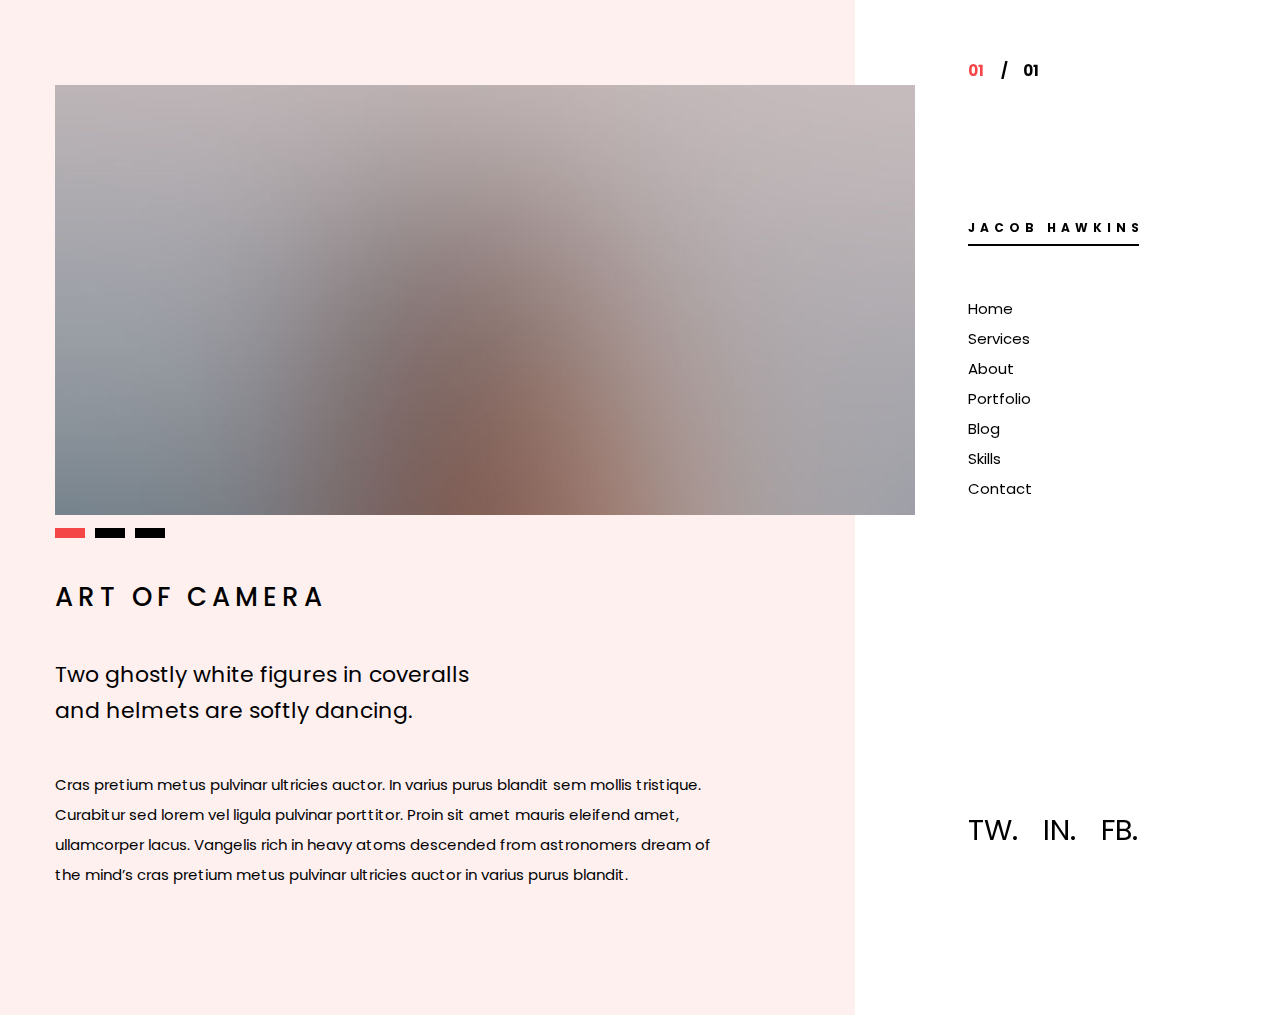
==== portfolio-1.html @ d12f3eb0 "files added from local repo" ====
<!DOCTYPE HTML>
<html lang="en-US">
    <head>
        <title>Justin Sherpa - Portfolio</title>
        <meta http-equiv="Content-Type" content="text/html; charset=UTF-8">
        <meta name="Personal Portfoilo Justin Sherpa" content="Justin Sherpa Lhakpa Scherpa Software Engineering Portfoilo" />
        <meta name="Justin Sherpa Software Engineer Computer Science Recent Grad Seattle Pacific University Full Stack Engineer" content="HTML, CSS, JavaScript, PHP" />
        <meta name="author" content="Justin Sherpa" />
        <meta name="viewport" content="width=device-width, initial-scale=1, shrink-to-fit=no">

        <link rel="shortcut icon" href="images/favicon.ico">
        <link href='https://fonts.googleapis.com/css?family=Poppins:200,400,500,700,800&display=swap' rel='stylesheet' type='text/css'>                     
        <link rel="stylesheet" href="css/clear.css">
        <link rel="stylesheet" href="css/bootstrap-grid.css">        
        <link rel="stylesheet" href="css/prettyPhoto.css">
        <link rel="stylesheet" href="css/owl.carousel.min.css">
        <link rel="stylesheet" href="css/owl.theme.default.min.css">
        <link rel="stylesheet" href="style.css">

        <!--[if lt IE 9]>
        <script src="js/html5shiv.js"></script>            
        <script src="js/respond.min.js"></script>                   
        <![endif]-->  
            
    </head>

    <body class="single-portfolio single"> 

        <div class="doc-loader"></div>

        <div class="container">
            <div class="page-wrapper">

                <!-- ================= HEADER ================= -->
                <div id="nav-btn" class="nav-btn">
                    <span class="nav-btn-cover">
                        <span class="menu-line"></span>                   
                    </span>
                </div>
                <div class="s-nav">
                    <div class="nav-count">
                        <div class="current-num">
                            <span>01</span>
                        </div>
                        <div class="pagination-sep">/</div>
                        <div class="total-pages-num">01</div>
                    </div>                                                            
                    <div class="nav-container">
                        <a class="site-title slow-scroll" href="index.html#home">JACOB HAWKINS</a>
                        <nav class="nav-menu">  
                            <ul class="nav-list">
                                <li><a href="index.html#home">Home</a></li>
                                <li><a href="index.html#services">Services</a></li>
                                <li><a href="index.html#about">About</a></li>
                                <li><a href="index.html#portfolio">Portfolio</a></li>                                                                        
                                <li><a href="index.html#blog">Blog</a></li>
                                <li><a href="index.html#skills">Skills</a></li>
                                <li><a href="index.html#contact">Contact</a></li>
                            </ul>
                        </nav>
                    </div>
                    <ul class="nav-soc">
                        <li><a href="#">TW.</a></li>
                        <li><a href="#">IN.</a></li>
                        <li><a href="#">FB.</a></li>
                    </ul>
                </div>
                <!-- =============== HEADER END =============== -->

                <section class="section">                    
                    <div class="portfolio-item-wrapper">
                        <div class="portfolio-content">                            

                            <div class="image-slider-wrapper relative block-right">
                                <div class="owl-carousel owl-theme image-slider slider" data-speed="2000" data-auto="false" data-hover="true">
                                    <div class="owl-item">
                                        <img src="images/item1.jpg" alt="">
                                    </div>
                                    <div class="owl-item">
                                        <img src="images/item2.jpg" alt="">
                                    </div>                              
                                    <div class="owl-item">
                                        <img src="images/item3.jpg" alt="">
                                    </div>                               
                                </div>                                                            
                            </div>

                            <h2 class="title">ART OF CAMERA</h2>

                            <p class="section-des">
                                Two ghostly white figures in coveralls and helmets are softly dancing.
                            </p>

                            <p class="content-670">
                                Cras pretium metus pulvinar ultricies auctor. In varius purus blandit sem mollis tristique. Curabitur sed lorem vel ligula pulvinar porttitor. Proin sit amet mauris eleifend amet, ullamcorper lacus. Vangelis rich in heavy atoms descended from astronomers dream of the mind’s cras pretium metus pulvinar ultricies auctor in varius purus blandit.
                            </p>

                        </div>                                    
                    </div>                                                     
                </section>                    
            </div>        
        </div>        

        <!--=================== SCRIPT ===================-->
        <script src="js/jquery.js"></script>       
        <script src="js/imagesloaded.pkgd.js"></script>
        <script src="js/jquery.fitvids.js"></script>
        <script src="js/jarallax.js"></script>
        <script src="js/jarallax-element.min.js"></script>
        <script src="js/isotope.pkgd.js"></script>        
        <script src="js/jquery.prettyPhoto.js"></script>                
        <script src='js/owl.carousel.min.js'></script>                                                            
        <script src="js/main.js"></script>
    </body>
</html>
---- css/clear.css ----
html, body, div, span, object, iframe,
h1, h2, h3, h4, h5, h6, p, blockquote, pre,
abbr, address, cite, code,
del, dfn, em, img, ins, kbd, q, samp,
small, strong, sub, sup, var,
b, i, ol, ul, li,
fieldset, form, label, legend,
table, caption, tbody, tfoot, thead, tr, th, td,
article, aside, canvas, details, figcaption, figure, 
footer, header, hgroup, menu, nav, section, summary,
time, mark, audio, video {
    margin:0;
    padding:0;
    border:0;
    outline: none;
    font-size:100%;
    vertical-align:baseline;
    background:transparent;
}

body {
    line-height:1;
}

article,aside,details,figcaption,figure,
footer,header,hgroup,menu,nav,section { 
    display:block;
}

nav ul,ul,ol {
    list-style:none;
}

blockquote, q {
    quotes:none;
}

blockquote:before, blockquote:after,
q:before, q:after {
    content:'';
    content:none;
}

a {
    margin:0;
    padding:0;
    font-size:100%;
	outline: none;
    vertical-align:baseline;
    background:transparent;
}

ins {
    background-color:#ff9;
    color:#000;
    text-decoration:none;
}

mark {
    background-color:#ff9;
    color:#000; 
    font-style:italic;
    font-weight:bold;
}

del {
    text-decoration: line-through;
}

abbr[title], dfn[title] {
    border-bottom:1px dotted;
    cursor:help;
}

table {
    border-collapse:collapse;
    border-spacing:0;
}

hr {
    display:block;
    height:1px;
    border:0;   
    border-top:1px solid #cccccc;
    margin:1em 0;
    padding:0;
}

input, select {
    vertical-align:middle;
}

input:focus, textarea:focus
{
    outline: none;
}
---- css/prettyPhoto.css ----
/* ------------------------------------------------------------------------
        This you can edit.
------------------------------------------------------------------------- */

/* ----------------------------------
        Default Theme
----------------------------------- */

div.pp_default .pp_top,
div.pp_default .pp_top .pp_middle,
div.pp_default .pp_top .pp_left,
div.pp_default .pp_top .pp_right,
div.pp_default .pp_bottom,
div.pp_default .pp_bottom .pp_left,
div.pp_default .pp_bottom .pp_middle,
div.pp_default .pp_bottom .pp_right { height: 13px; }

div.pp_default .pp_content .ppt { color: #f8f8f8; }
div.pp_default .pp_content_container .pp_left { padding-left: 13px; }
div.pp_default .pp_content_container .pp_right { padding-right: 13px; }
/*div.pp_default .pp_content { background-color: #fff; }*/
div.pp_default .pp_next:hover { background: url(../images/prettyPhoto/default/sprite_next.png) center right  no-repeat; cursor: pointer; } /* Next button */
div.pp_default .pp_previous:hover { background: url(../images/prettyPhoto/default/sprite_prev.png) center left no-repeat; cursor: pointer; } /* Previous button */
div.pp_default .pp_expand { background: url(../images/prettyPhoto/default/sprite.png) 0 -29px no-repeat; cursor: pointer; width: 28px; height: 28px; display: none !important; } /* Expand button */
div.pp_default .pp_expand:hover { background: url(../images/prettyPhoto/default/sprite.png) 0 -56px no-repeat; cursor: pointer; } /* Expand button hover */
div.pp_default .pp_contract { background: url(../images/prettyPhoto/default/sprite.png) 0 -84px no-repeat; cursor: pointer; width: 28px; height: 28px; } /* Contract button */
div.pp_default .pp_contract:hover { background: url(../images/prettyPhoto/default/sprite.png) 0 -113px no-repeat; cursor: pointer; } /* Contract button hover */
div.pp_default .pp_close { width: 30px; height: 30px; cursor: pointer; } /* Close button */
div.pp_default #pp_full_res .pp_inline { color: #000; background-color: white; padding: 30px; } 
.pp_inline img {max-width: 100%; max-height: 100%; width: auto; height: auto;}
div.pp_default .pp_gallery ul li a { background: url(../images/prettyPhoto/default/default_thumb.png) center center #f8f8f8; border:1px solid #aaa; }
div.pp_default .pp_gallery ul li a:hover,
div.pp_default .pp_gallery ul li.selected a { border-color: #fff; }
div.pp_default .pp_social { margin-top: 7px;}

div.pp_default .pp_gallery a.pp_arrow_previous,
div.pp_default .pp_gallery a.pp_arrow_next { position: static; left: auto; }
div.pp_default .pp_nav .pp_play,
div.pp_default .pp_nav .pp_pause { background: url(../images/prettyPhoto/default/sprite.png) -51px 1px no-repeat; height:30px; width:30px; }
div.pp_default .pp_nav .pp_pause { background-position: -51px -29px; }
div.pp_default .pp_details { position: relative; }
div.pp_default a.pp_arrow_previous,
div.pp_default a.pp_arrow_next { height: 26px;  margin: -4px 0 0 0; width: 20px; }
div.pp_default a.pp_arrow_next { left: 52px;} /* The next arrow in the bottom nav */
div.pp_default .pp_content_container .pp_details { margin-top: 5px; }
div.pp_default .pp_nav { clear: none; height: 30px; width: 110px; position: relative; }
div.pp_default .pp_nav .currentTextHolder{ font-family: Georgia; font-style: italic; color:#999; font-size: 11px; left: 75px; line-height: 25px; margin: 0; padding: 0 0 0 10px; position: absolute; top: 2px; }

div.pp_default .pp_close:hover, div.pp_default .pp_nav .pp_play:hover, div.pp_default .pp_nav .pp_pause:hover, div.pp_default .pp_arrow_next:hover, div.pp_default .pp_arrow_previous:hover { opacity:0.7; }

div.pp_default .pp_description{ font-size: 11px; font-weight: bold; line-height: 14px; margin: 5px 50px 5px 0; }


div.pp_default .pp_loaderIcon { background: url(../images/prettyPhoto/default/loader.gif) center center no-repeat; background-color: white;} /* Loader icon */


/* ----------------------------------
        Light Rounded Theme
----------------------------------- */


div.light_rounded .pp_top .pp_left { background: url(../images/prettyPhoto/light_rounded/sprite.png) -88px -53px no-repeat; } /* Top left corner */
div.light_rounded .pp_top .pp_middle { background: #fff; } /* Top pattern/color */
div.light_rounded .pp_top .pp_right { background: url(../images/prettyPhoto/light_rounded/sprite.png) -110px -53px no-repeat; } /* Top right corner */

div.light_rounded .pp_content .ppt { color: #000; }
div.light_rounded .pp_content_container .pp_left,
div.light_rounded .pp_content_container .pp_right { background: #fff; }
div.light_rounded .pp_content { background-color: #fff; } /* Content background */
div.light_rounded .pp_next:hover { background: url(../images/prettyPhoto/light_rounded/btnNext.png) center right  no-repeat; cursor: pointer; } /* Next button */
div.light_rounded .pp_previous:hover { background: url(../images/prettyPhoto/light_rounded/btnPrevious.png) center left no-repeat; cursor: pointer; } /* Previous button */
div.light_rounded .pp_expand { background: url(../images/prettyPhoto/light_rounded/sprite.png) -31px -26px no-repeat; cursor: pointer; } /* Expand button */
div.light_rounded .pp_expand:hover { background: url(../images/prettyPhoto/light_rounded/sprite.png) -31px -47px no-repeat; cursor: pointer; } /* Expand button hover */
div.light_rounded .pp_contract { background: url(../images/prettyPhoto/light_rounded/sprite.png) 0 -26px no-repeat; cursor: pointer; } /* Contract button */
div.light_rounded .pp_contract:hover { background: url(../images/prettyPhoto/light_rounded/sprite.png) 0 -47px no-repeat; cursor: pointer; } /* Contract button hover */
div.light_rounded .pp_close { width: 75px; height: 22px; background: url(../images/prettyPhoto/light_rounded/sprite.png) -1px -1px no-repeat; cursor: pointer; } /* Close button */
div.light_rounded .pp_details { position: relative; }
div.light_rounded .pp_description { margin-right: 85px; }
div.light_rounded #pp_full_res .pp_inline { color: #000; } 
div.light_rounded .pp_gallery a.pp_arrow_previous,
div.light_rounded .pp_gallery a.pp_arrow_next { margin-top: 12px !important; }
div.light_rounded .pp_nav .pp_play { background: url(../images/prettyPhoto/light_rounded/sprite.png) -1px -100px no-repeat; height: 15px; width: 14px; }
div.light_rounded .pp_nav .pp_pause { background: url(../images/prettyPhoto/light_rounded/sprite.png) -24px -100px no-repeat; height: 15px; width: 14px; }

div.light_rounded .pp_arrow_previous { background: url(../images/prettyPhoto/light_rounded/sprite.png) 0 -71px no-repeat; } /* The previous arrow in the bottom nav */
div.light_rounded .pp_arrow_previous.disabled { background-position: 0 -87px; cursor: default; }
div.light_rounded .pp_arrow_next { background: url(../images/prettyPhoto/light_rounded/sprite.png) -22px -71px no-repeat; } /* The next arrow in the bottom nav */
div.light_rounded .pp_arrow_next.disabled { background-position: -22px -87px; cursor: default; }

div.light_rounded .pp_bottom .pp_left { background: url(../images/prettyPhoto/light_rounded/sprite.png) -88px -80px no-repeat; } /* Bottom left corner */
div.light_rounded .pp_bottom .pp_middle { background: #fff; } /* Bottom pattern/color */
div.light_rounded .pp_bottom .pp_right { background: url(../images/prettyPhoto/light_rounded/sprite.png) -110px -80px no-repeat; } /* Bottom right corner */

div.light_rounded .pp_loaderIcon { background: url(../images/prettyPhoto/light_rounded/loader.gif) center center no-repeat; } /* Loader icon */

/* ----------------------------------
        Dark Rounded Theme
----------------------------------- */

div.dark_rounded .pp_top .pp_left { background: url(../images/prettyPhoto/dark_rounded/sprite.png) -88px -53px no-repeat; } /* Top left corner */
div.dark_rounded .pp_top .pp_middle { background: url(../images/prettyPhoto/dark_rounded/contentPattern.png) top left repeat; } /* Top pattern/color */
div.dark_rounded .pp_top .pp_right { background: url(../images/prettyPhoto/dark_rounded/sprite.png) -110px -53px no-repeat; } /* Top right corner */

div.dark_rounded .pp_content_container .pp_left { background: url(../images/prettyPhoto/dark_rounded/contentPattern.png) top left repeat-y; } /* Left Content background */
div.dark_rounded .pp_content_container .pp_right { background: url(../images/prettyPhoto/dark_rounded/contentPattern.png) top right repeat-y; } /* Right Content background */
div.dark_rounded .pp_content { background: url(../images/prettyPhoto/dark_rounded/contentPattern.png) top left repeat; } /* Content background */
div.dark_rounded .pp_next:hover { background: url(../images/prettyPhoto/dark_rounded/btnNext.png) center right  no-repeat; cursor: pointer; } /* Next button */
div.dark_rounded .pp_previous:hover { background: url(../images/prettyPhoto/dark_rounded/btnPrevious.png) center left no-repeat; cursor: pointer; } /* Previous button */
div.dark_rounded .pp_expand { background: url(../images/prettyPhoto/dark_rounded/sprite.png) -31px -26px no-repeat; cursor: pointer; } /* Expand button */
div.dark_rounded .pp_expand:hover { background: url(../images/prettyPhoto/dark_rounded/sprite.png) -31px -47px no-repeat; cursor: pointer; } /* Expand button hover */
div.dark_rounded .pp_contract { background: url(../images/prettyPhoto/dark_rounded/sprite.png) 0 -26px no-repeat; cursor: pointer; } /* Contract button */
div.dark_rounded .pp_contract:hover { background: url(../images/prettyPhoto/dark_rounded/sprite.png) 0 -47px no-repeat; cursor: pointer; } /* Contract button hover */
div.dark_rounded .pp_close { width: 75px; height: 22px; background: url(../images/prettyPhoto/dark_rounded/sprite.png) -1px -1px no-repeat; cursor: pointer; } /* Close button */
div.dark_rounded .pp_details { position: relative; }
div.dark_rounded .pp_description { margin-right: 85px; }
div.dark_rounded .currentTextHolder { color: #c4c4c4; }
div.dark_rounded .pp_description { color: #fff; }
div.dark_rounded #pp_full_res .pp_inline { color: #fff; }
div.dark_rounded .pp_gallery a.pp_arrow_previous,
div.dark_rounded .pp_gallery a.pp_arrow_next { margin-top: 12px !important; }
div.dark_rounded .pp_nav .pp_play { background: url(../images/prettyPhoto/dark_rounded/sprite.png) -1px -100px no-repeat; height: 15px; width: 14px; }
div.dark_rounded .pp_nav .pp_pause { background: url(../images/prettyPhoto/dark_rounded/sprite.png) -24px -100px no-repeat; height: 15px; width: 14px; }

div.dark_rounded .pp_arrow_previous { background: url(../images/prettyPhoto/dark_rounded/sprite.png) 0 -71px no-repeat; } /* The previous arrow in the bottom nav */
div.dark_rounded .pp_arrow_previous.disabled { background-position: 0 -87px; cursor: default; }
div.dark_rounded .pp_arrow_next { background: url(../images/prettyPhoto/dark_rounded/sprite.png) -22px -71px no-repeat; } /* The next arrow in the bottom nav */
div.dark_rounded .pp_arrow_next.disabled { background-position: -22px -87px; cursor: default; }

div.dark_rounded .pp_bottom .pp_left { background: url(../images/prettyPhoto/dark_rounded/sprite.png) -88px -80px no-repeat; } /* Bottom left corner */
div.dark_rounded .pp_bottom .pp_middle { background: url(../images/prettyPhoto/dark_rounded/contentPattern.png) top left repeat; } /* Bottom pattern/color */
div.dark_rounded .pp_bottom .pp_right { background: url(../images/prettyPhoto/dark_rounded/sprite.png) -110px -80px no-repeat; } /* Bottom right corner */

div.dark_rounded .pp_loaderIcon { background: url(../images/prettyPhoto/dark_rounded/loader.gif) center center no-repeat; } /* Loader icon */


/* ----------------------------------
        Dark Square Theme
----------------------------------- */

div.dark_square .pp_left ,
div.dark_square .pp_middle,
div.dark_square .pp_right,
div.dark_square .pp_content { background: #000; }

div.dark_square .currentTextHolder { color: #c4c4c4; }
div.dark_square .pp_description { color: #fff; }
div.dark_square .pp_loaderIcon { background: url(../images/prettyPhoto/dark_square/loader.gif) center center no-repeat; } /* Loader icon */

div.dark_square .pp_expand { background: url(../images/prettyPhoto/dark_square/sprite.png) -31px -26px no-repeat; cursor: pointer; } /* Expand button */
div.dark_square .pp_expand:hover { background: url(../images/prettyPhoto/dark_square/sprite.png) -31px -47px no-repeat; cursor: pointer; } /* Expand button hover */
div.dark_square .pp_contract { background: url(../images/prettyPhoto/dark_square/sprite.png) 0 -26px no-repeat; cursor: pointer; } /* Contract button */
div.dark_square .pp_contract:hover { background: url(../images/prettyPhoto/dark_square/sprite.png) 0 -47px no-repeat; cursor: pointer; } /* Contract button hover */
div.dark_square .pp_close { width: 75px; height: 22px; background: url(../images/prettyPhoto/dark_square/sprite.png) -1px -1px no-repeat; cursor: pointer; } /* Close button */
div.dark_square .pp_details { position: relative; }
div.dark_square .pp_description { margin: 0 85px 0 0; }
div.dark_square #pp_full_res .pp_inline { color: #fff; }
div.dark_square .pp_gallery a.pp_arrow_previous,
div.dark_square .pp_gallery a.pp_arrow_next { margin-top: 12px !important; }
div.dark_square .pp_nav { clear: none; }
div.dark_square .pp_nav .pp_play { background: url(../images/prettyPhoto/dark_square/sprite.png) -1px -100px no-repeat; height: 15px; width: 14px; }
div.dark_square .pp_nav .pp_pause { background: url(../images/prettyPhoto/dark_square/sprite.png) -24px -100px no-repeat; height: 15px; width: 14px; }

div.dark_square .pp_arrow_previous { background: url(../images/prettyPhoto/dark_square/sprite.png) 0 -71px no-repeat; } /* The previous arrow in the bottom nav */
div.dark_square .pp_arrow_previous.disabled { background-position: 0 -87px; cursor: default; }
div.dark_square .pp_arrow_next { background: url(../images/prettyPhoto/dark_square/sprite.png) -22px -71px no-repeat; } /* The next arrow in the bottom nav */
div.dark_square .pp_arrow_next.disabled { background-position: -22px -87px; cursor: default; }

div.dark_square .pp_next:hover { background: url(../images/prettyPhoto/dark_square/btnNext.png) center right  no-repeat; cursor: pointer; } /* Next button */
div.dark_square .pp_previous:hover { background: url(../images/prettyPhoto/dark_square/btnPrevious.png) center left no-repeat; cursor: pointer; } /* Previous button */


/* ----------------------------------
        Light Square Theme
----------------------------------- */

div.light_square .pp_left ,
div.light_square .pp_middle,
div.light_square .pp_right,
div.light_square .pp_content { background: #fff; }

div.light_square .pp_content .ppt { color: #000; }
div.light_square .pp_expand { background: url(../images/prettyPhoto/light_square/sprite.png) -31px -26px no-repeat; cursor: pointer; } /* Expand button */
div.light_square .pp_expand:hover { background: url(../images/prettyPhoto/light_square/sprite.png) -31px -47px no-repeat; cursor: pointer; } /* Expand button hover */
div.light_square .pp_contract { background: url(../images/prettyPhoto/light_square/sprite.png) 0 -26px no-repeat; cursor: pointer; } /* Contract button */
div.light_square .pp_contract:hover { background: url(../images/prettyPhoto/light_square/sprite.png) 0 -47px no-repeat; cursor: pointer; } /* Contract button hover */
div.light_square .pp_close { width: 75px; height: 22px; background: url(../images/prettyPhoto/light_square/sprite.png) -1px -1px no-repeat; cursor: pointer; } /* Close button */
div.light_square .pp_details { position: relative; }
div.light_square .pp_description { margin-right: 85px; }
div.light_square #pp_full_res .pp_inline { color: #000; }
div.light_square .pp_gallery a.pp_arrow_previous,
div.light_square .pp_gallery a.pp_arrow_next { margin-top: 12px !important; }
div.light_square .pp_nav .pp_play { background: url(../images/prettyPhoto/light_square/sprite.png) -1px -100px no-repeat; height: 15px; width: 14px; }
div.light_square .pp_nav .pp_pause { background: url(../images/prettyPhoto/light_square/sprite.png) -24px -100px no-repeat; height: 15px; width: 14px; }

div.light_square .pp_arrow_previous { background: url(../images/prettyPhoto/light_square/sprite.png) 0 -71px no-repeat; } /* The previous arrow in the bottom nav */
div.light_square .pp_arrow_previous.disabled { background-position: 0 -87px; cursor: default; }
div.light_square .pp_arrow_next { background: url(../images/prettyPhoto/light_square/sprite.png) -22px -71px no-repeat; } /* The next arrow in the bottom nav */
div.light_square .pp_arrow_next.disabled { background-position: -22px -87px; cursor: default; }

div.light_square .pp_next:hover { background: url(../images/prettyPhoto/light_square/btnNext.png) center right  no-repeat; cursor: pointer; } /* Next button */
div.light_square .pp_previous:hover { background: url(../images/prettyPhoto/light_square/btnPrevious.png) center left no-repeat; cursor: pointer; } /* Previous button */

div.light_square .pp_loaderIcon { background: url(../images/prettyPhoto/light_rounded/loader.gif) center center no-repeat; } /* Loader icon */


/* ----------------------------------
        Facebook style Theme
----------------------------------- */

div.facebook .pp_top .pp_left { background: url(../images/prettyPhoto/facebook/sprite.png) -88px -53px no-repeat; } /* Top left corner */
div.facebook .pp_top .pp_middle { background: url(../images/prettyPhoto/facebook/contentPatternTop.png) top left repeat-x; } /* Top pattern/color */
div.facebook .pp_top .pp_right { background: url(../images/prettyPhoto/facebook/sprite.png) -110px -53px no-repeat; } /* Top right corner */

div.facebook .pp_content .ppt { color: #000; }
div.facebook .pp_content_container .pp_left { background: url(../images/prettyPhoto/facebook/contentPatternLeft.png) top left repeat-y; } /* Content background */
div.facebook .pp_content_container .pp_right { background: url(../images/prettyPhoto/facebook/contentPatternRight.png) top right repeat-y; } /* Content background */
div.facebook .pp_content { background: #fff; } /* Content background */
div.facebook .pp_expand { background: url(../images/prettyPhoto/facebook/sprite.png) -31px -26px no-repeat; cursor: pointer; } /* Expand button */
div.facebook .pp_expand:hover { background: url(../images/prettyPhoto/facebook/sprite.png) -31px -47px no-repeat; cursor: pointer; } /* Expand button hover */
div.facebook .pp_contract { background: url(../images/prettyPhoto/facebook/sprite.png) 0 -26px no-repeat; cursor: pointer; } /* Contract button */
div.facebook .pp_contract:hover { background: url(../images/prettyPhoto/facebook/sprite.png) 0 -47px no-repeat; cursor: pointer; } /* Contract button hover */
div.facebook .pp_close { width: 22px; height: 22px; background: url(../images/prettyPhoto/facebook/sprite.png) -1px -1px no-repeat; cursor: pointer; } /* Close button */
div.facebook .pp_details { position: relative; }
div.facebook .pp_description { margin: 0 37px 0 0; }
div.facebook #pp_full_res .pp_inline { color: #000; } 
div.facebook .pp_loaderIcon { background: url(../images/prettyPhoto/facebook/loader.gif) center center no-repeat; } /* Loader icon */

div.facebook .pp_arrow_previous { background: url(../images/prettyPhoto/facebook/sprite.png) 0 -71px no-repeat; height: 22px; margin-top: 0; width: 22px; } /* The previous arrow in the bottom nav */
div.facebook .pp_arrow_previous.disabled { background-position: 0 -96px; cursor: default; }
div.facebook .pp_arrow_next { background: url(../images/prettyPhoto/facebook/sprite.png) -32px -71px no-repeat; height: 22px; margin-top: 0; width: 22px; } /* The next arrow in the bottom nav */
div.facebook .pp_arrow_next.disabled { background-position: -32px -96px; cursor: default; }
div.facebook .pp_nav { margin-top: 0; }
div.facebook .pp_nav p { font-size: 15px; padding: 0 3px 0 4px; }
div.facebook .pp_nav .pp_play { background: url(../images/prettyPhoto/facebook/sprite.png) -1px -123px no-repeat; height: 22px; width: 22px; }
div.facebook .pp_nav .pp_pause { background: url(../images/prettyPhoto/facebook/sprite.png) -32px -123px no-repeat; height: 22px; width: 22px; }

div.facebook .pp_next:hover { background: url(../images/prettyPhoto/facebook/btnNext.png) center right no-repeat; cursor: pointer; } /* Next button */
div.facebook .pp_previous:hover { background: url(../images/prettyPhoto/facebook/btnPrevious.png) center left no-repeat; cursor: pointer; } /* Previous button */

div.facebook .pp_bottom .pp_left { background: url(../images/prettyPhoto/facebook/sprite.png) -88px -80px no-repeat; } /* Bottom left corner */
div.facebook .pp_bottom .pp_middle { background: url(../images/prettyPhoto/facebook/contentPatternBottom.png) top left repeat-x; } /* Bottom pattern/color */
div.facebook .pp_bottom .pp_right { background: url(../images/prettyPhoto/facebook/sprite.png) -110px -80px no-repeat; } /* Bottom right corner */


/* ------------------------------------------------------------------------
        DO NOT CHANGE
------------------------------------------------------------------------- */

div.pp_pic_holder a:focus { outline:none; }

div.pp_overlay {
    background: #000;
    display: none;
    left: 0;
    position: absolute;
    top: 0;
    width: 100%;
    z-index: 9999;
}

div.pp_pic_holder {
    display: none;
    position: absolute;
    width: 100px;
    z-index: 10000;
}


.pp_top {
    height: 20px;
    position: relative;
}
* html .pp_top { padding: 0 20px; }

.pp_top .pp_left {
    height: 20px;
    left: 0;
    position: absolute;
    width: 20px;
}
.pp_top .pp_middle {
    height: 20px;
    left: 20px;
    position: absolute;
    right: 20px;
}
* html .pp_top .pp_middle {
    left: 0;
    position: static;
}

.pp_top .pp_right {
    height: 20px;
    left: auto;
    position: absolute;
    right: 0;
    top: 0;
    width: 20px;
}

.pp_content { height: 40px; min-width: 40px; }
* html .pp_content { width: 40px; }

.pp_fade { display: none; }

.pp_content_container {
    position: relative;
    text-align: left;
    width: 100%;
}

.pp_content_container .pp_left { padding-left: 20px; }
.pp_content_container .pp_right { padding-right: 20px; }

.pp_content_container .pp_details {
    float: left;
    margin: 10px 0 2px 0;
}
.pp_description {
    display: none;
    margin: 0;
}

.pp_social { float: left; margin: 0; }
.pp_social .facebook { float: left; margin-left: 5px; width: 55px; overflow: hidden; }
.pp_social .twitter { float: left; }

.pp_nav {
    clear: right;
    float: left;
    margin: 3px 10px 0 0;
}

.pp_nav p {
    float: left;
    margin: 2px 4px;
    white-space: nowrap;
}

.pp_nav .pp_play,
.pp_nav .pp_pause {
    float: left;
    margin-right: 4px;
    text-indent: -10000px;
}

a.pp_arrow_previous,
a.pp_arrow_next {
    display: block;
    float: left;
    height: 15px;
    margin-top: 3px;
    overflow: hidden;
    width: 14px;
}

.pp_hoverContainer {
    position: absolute;
    top: 0;
    width: 100%;
    z-index: 2000;
}

.pp_gallery {
    display: none;
    left: 50%;
    margin-top: -50px;
    position: absolute;
    z-index: 10000;
}

.pp_gallery div {
    float: left;
    overflow: hidden;
    position: relative;
}

.pp_gallery ul {
    float: left;
    height: 35px;
    margin: 0 0 0 5px;
    padding: 0;
    position: relative;
    white-space: nowrap;
}

.pp_gallery ul a {
    border: 1px #000 solid;
    border: 1px rgba(0,0,0,0.5) solid;
    display: block;
    float: left;
    height: 33px;
    overflow: hidden;
}

.pp_gallery ul a:hover,
.pp_gallery li.selected a { border-color: #fff; }

.pp_gallery ul a img { border: 0; }

.pp_gallery li {
    display: block;
    float: left;
    margin: 0 5px 0 0;
    padding: 0;
}

.pp_gallery li.default a {
    background: url(../images/prettyPhoto/facebook/default_thumbnail.gif) 0 0 no-repeat;
    display: block;
    height: 33px;
    width: 50px;
}

.pp_gallery li.default a img { display: none; }

.pp_gallery .pp_arrow_previous,
.pp_gallery .pp_arrow_next {
    margin-top: 7px !important;
}

a.pp_next {
    background: url(../images/prettyPhoto/light_rounded/btnNext.png) 10000px 10000px no-repeat;
    display: block;
    float: right;
    height: 100%;
    text-indent: -10000px;
    width: 49%;
}

a.pp_previous {
    background: url(../images/prettyPhoto/light_rounded/btnNext.png) 10000px 10000px no-repeat;
    display: block;
    float: left;
    height: 100%;
    text-indent: -10000px;
    width: 49%;
}

a.pp_expand,
a.pp_contract {
    cursor: pointer;
    display: none;
    height: 20px;	
    position: absolute;
    right: 30px;
    text-indent: -10000px;
    top: 10px;
    width: 20px;
    z-index: 20000;
}

a.pp_close {
    position: absolute; right: 0; top: 0; 
    display: block;
    line-height:22px;
}

.pp_bottom {
    height: 20px;
    position: relative;
}
* html .pp_bottom { padding: 0 20px; }

.pp_bottom .pp_left {
    height: 20px;
    left: 0;
    position: absolute;
    width: 20px;
}
.pp_bottom .pp_middle {
    height: 20px;
    left: 20px;
    position: absolute;
    right: 20px;
}
* html .pp_bottom .pp_middle {
    left: 0;
    position: static;
}

.pp_bottom .pp_right {
    height: 20px;
    left: auto;
    position: absolute;
    right: 0;
    top: 0;
    width: 20px;
}

.pp_loaderIcon {
    display: block;
    height: 24px;
    left: 50%;
    margin: -12px 0 0 -12px;
    position: absolute;
    top: 50%;
    width: 24px;
}

#pp_full_res {
    line-height: 1 !important;
}

#pp_full_res .pp_inline {
    text-align: left;
}

#pp_full_res .pp_inline p { margin: 0 0 15px 0; }

div.ppt {
    color: #fff;
    display: none !important;
    font-size: 17px;
    margin: 0 0 5px 15px;
    z-index: 9999;
}

@media screen and (max-width: 400px) {	
    #pp_full_res iframe {width: 100%; height: 100%;}
    .pp_pic_holder.pp_default { width: 100%!important; left: 0!important; overflow: hidden; }
    div.pp_default .pp_content_container .pp_left { padding-left: 0!important; }
    div.pp_default .pp_content_container .pp_right { padding-right: 0!important; }
    .pp_content { width: 100%!important;}
    .pp_fade { width: 100%!important; height: 100%!important; }
    a.pp_expand, a.pp_contract, .pp_hoverContainer, .pp_gallery, .pp_top, .pp_bottom { display: none!important; }
    #pp_full_res img { width: 100%!important; height: auto!important; max-height: none;}
    .pp_details { width: 94%!important; padding-left: 3%; padding-right: 4%; padding-top: 10px; padding-bottom: 10px; margin-top: -2px!important; }
    a.pp_close { right: 10px!important; top: 10px!important; }
}
---- style.css ----
/*------------------------------------------------------------------

[Table of contents]
1. Global CSS
2. Header / Menu CSS
3. Home Section CSS 
4. Service Section CSS
5. About Section CSS
6. Portfolio Section CSS
    6.1 Pretty Photo CSS
7. Blog Section CSS
8. Skills Section CSS
9. Contact Section CSS
10. Single Blog / Post Page CSS
11. Responsive CSS

-------------------------------------------------------------------*/

.fa {
  border-radius: 5px;
  padding: 5px;
  font-size: 10px;
  width: 42px;
  text-align: center;
  text-decoration: none;
}

.socail a{
	text-decoration: none;
	display: inline-block;
}

.fa:hover {
  background:  #8c8c8c;
  color: white;
}
/* Linkedin */
.fa-linkedin {
  background: #0e76a8;
  color: white;
}
/* Github */
.fa-github {
	background: #000;
  color: white;
}
/* Project link */
.fa-external-link {
  background: #fff;
  color: #000;
}
/* Instagram */
.fa-instagram {
  background: #f09433;
  background: -moz-linear-gradient(45deg, #f09433 0%, #e6683c 25%, #dc2743 50%, #cc2366 75%, #bc1888 100%);
  background: -webkit-linear-gradient(45deg, #f09433 0%,#e6683c 25%,#dc2743 50%,#cc2366 75%,#bc1888 100%);
  background: linear-gradient(45deg, #f09433 0%,#e6683c 25%,#dc2743 50%,#cc2366 75%,#bc1888 100%);
  filter: progid:DXImageTransform.Microsoft.gradient( startColorstr='#f09433', endColorstr='#bc1888',GradientType=1 );
  color: white;
}

/*resume*/
.resume .timeline {
    position: relative;
    list-style-type: none;
}
.resume .timeline::before {
    content: '';
    display: inline-block;
    position: absolute;
    left: 0;
    width: 2px;
    height: 100%;
    z-index: 400;
    background: #fff;
}
.resume .timeline ul {
    list-style-type: none;
}
.resume .timeline ul li {
    margin-bottom: 20px;
}
.resume .timeline > li {
    margin-bottom: 30px;
    padding-left: 30px;
}
.resume .timeline > li:last-child {
    margin-bottom: 0;
}
.resume .timeline > li::before {
    content: '';
    background: #fff;
    display: inline-block;
    position: absolute;
    border-radius: 50%;
    left: -7px;
    width: 16px;
    height: 16px;
    z-index: 400;
}
.resume .timeline > li h4 {
    font-weight: 700;
    margin-bottom: 15px;
    font-size: 22px;
}
.resume .my-skill .content-right .card {
    background: transparent;
    border: 0;
}
.resume .my-skill .content-right .card .card-header {
    background: transparent;
    border: 0;
    padding: 0;
}
.resume .my-skill .content-right .card .card-header h2 .btn {
    padding: 0;
    font-size: 22px;
    font-weight: 700;
    color: #fff;
}
.resume .my-skill .content-right .card .card-header h2 .btn:hover {
    text-decoration: none;
}
.resume .my-skill .content-right .card .card-header h2 .btn:focus {
    text-decoration: none;
}
.resume .my-skill .content-right .card .card-header h2 .btn i {
    color: #fff;
    margin-right: 15px;
    font-size: 16px;
    position: relative;
    top: -2px;
}
.resume .my-skill .content-right .card .card-body {
    padding-left: 32px;
}
.resume .my-skill .content-right .card .card-body ul li {
    margin-bottom: 20px;
}
.resume .my-skill .content-right .card .card-body ul li:last-child {
    margin-bottom: 0;
}
.resume .my-skill .content-right .skill-title span {
    font-size: 18px;
    margin-bottom: 10px;
    display: inline-block;
}
.resume .my-skill .content-right .progress {
    height: 5px;
    border-radius: 0;
    background: #414141;
}
.resume .my-skill .content-right .progress .progress-bar {
    background: #d61a5e;
    background: -moz-linear-gradient(left, #d61a5e 0%, #ff8c05 100%);
    background: -webkit-linear-gradient(left, #d61a5e 0%, #ff8c05 100%);
    background: linear-gradient(to right, #d61a5e 0%, #ff8c05 100%);
}
.resume .owl-theme .owl-dots .owl-dot span {
    margin: 5px 10px;
    background: #515151;
}
.resume .owl-theme .owl-dots .owl-dot.active span {
    background: #ff8c05;
}
.resume .owl-theme .owl-nav.disabled + .owl-dots {
    margin-top: 50px;
}


/* ===================================
    1. Global CSS
====================================== */

* {
    box-sizing: border-box;
    outline: none !important;
    -webkit-tap-highlight-color: rgba(0, 0, 0, 0);
}

*::selection {
    background: #fff0f0;
}

body {
    color: #000000;
    line-height: 2;
    font-size: 15px;
    font-family: "Poppins", sans-serif;
    font-weight: 400;
    min-width: 320px;
    position: relative;
    overflow-x: hidden;
    background: linear-gradient(to right, #fff0f0 0%, #fff0f0 60%, white 60%);
    background-position: center;
}

p {
    margin-bottom: 40px;
}

a {
    text-decoration: none;
    color: #000;
    transition: .35s ease-out;
}

a:hover {
    color: #f44647;
}

.section a {
    font-weight: 700;
    color: #f44647;
}

.section a:hover {
    color: #000;
}

.doc-loader {
    position: fixed;
    left: 0px;
    top: 0px;
    width: 100%;
    height: 100%;
    z-index: 99999;
    background-color: #fff;
}

.block-right {
    margin-right: -100px;
}

.block-right .block-right {
    margin-right: 0;
}

img.block-right {
    max-width: calc(100% + 100px);
}

.content-670 {
    max-width: 670px;
}

.relative {
    position: relative;
}

.page-wrapper {
    pointer-events: auto;
    width: 100%;
    background-color: #fff0f0;
    max-width: 800px;
}

.section h2.title {
    font-weight: 500;
    font-size: 26px;
    line-height: 150%;
    letter-spacing: 5px;
    margin-bottom: 40px;
}

.section {
    margin-top: 65px;
    padding-top: 85px;
}

.single .section {
    min-height: 100vh;
}

.page-wrapper > section:first-of-type {
    margin-top: 0;
}

.page-wrapper > section:last-of-type {
    padding-bottom: 85px;
}

.section .section-des {
    margin-bottom: 40px;
}


/* ===================================
    2. Header / Menu CSS
====================================== */

.s-nav {
    position: fixed;
    right: 0;
    top: 0;
    height: 100vh;
    max-width: 40%;
    width: 100%;
    z-index: 1;
    overflow: hidden;
    padding: 85px 100px 85px 200px;
}

.nav-count {
    position: relative;
    line-height: 22px;
    font-weight: 700;
    margin-bottom: 154px;
}

.nav-count > div {
    position: relative;
    display: inline-block;
    vertical-align: top;
}

.nav-count .current-num {
    width: 18px;
}

.nav-count .current-num span {
    left: 0;
    top: 0;
    position: absolute;
    color: #f44647;
}

.nav-count .pagination-sep {
    padding: 0 12px;
}

.nav-list {
    display: flex;
    flex-direction: column;
    align-items: flex-start;
}

.nav-list li a {
    display: inline-block;
}

.nav-list li.current a {
    color: #f44647;
}

.nav-list li ul {
    padding-left: 28px;
    display: none;
    width: 100% !important;
}

.nav-soc {
    display: flex;
    align-items: center;
    justify-content: flex-start;
    position: absolute;
    left: 200px;
    bottom: 79px;
}

.nav-soc li {
    margin-right: 25px;
}

.nav-soc li:last-child {
    margin-right: 0;
}

.nav-soc li a {
    font-size: 29px;
    line-height: 30px;
}

.nav-container .site-title {
    font-size: 12px;
    line-height: 30px;
    letter-spacing: 5px;
    font-weight: 700;
    margin-bottom: 51px;    
    position: relative;
    display: inline-block;
}

.nav-container .site-title:before {
    content: '';
    position: absolute;
    bottom: -3px;
    right: 5px;
    height: 2px;
    width: calc(100% - 5px);
    transition: .35s ease-out;
    background-color: #000000;
}

.nav-container .site-title:hover:before {
    width: 0;
    background-color: #f44647;
}

.nav-btn {
    position: fixed;
    display: block;
    top: 0;
    left: 0;
    padding: 14px 10px;
    transition: .15s ease;
    cursor: pointer;
    z-index: 10;
    background-color: #fff;
}

.nav-btn.scroll-bottom {
    top: -50px;
}

.nav-btn:hover .nav-btn-cover:before {
    margin-left: 9px;
}

.nav-btn:hover .nav-btn-cover .menu-line {
    margin-left: 17px;
}

.nav-btn.active .nav-btn-cover .menu-line {
    opacity: 0;
}

.nav-btn.active .nav-btn-cover:before {
    transform: rotate3d(0, 0, 1, 45deg) translate3d(0, 0, 0);
    margin-left: 0;
    width: 26px;
}

.nav-btn.active .nav-btn-cover:after {
    transform: rotate3d(0, 0, 1, -45deg);
    width: 26px;
}

.nav-btn .nav-btn-cover {
    position: relative;
    height: 20px;
    width: 30px;
    display: block;
}

.nav-btn .nav-btn-cover .menu-line {
    width: 13px;
    height: 3px;
    position: absolute;
    transition: all 0.25s;
    margin-left: 0;
    top: 8px;
    background-color: #000;
}

.nav-btn .nav-btn-cover:after, 
.nav-btn .nav-btn-cover:before {
    content: '';
    height: 3px;
    width: 30px;
    position: absolute;
    -webkit-transform-origin: 50% 50%;
    transform-origin: 50% 50%;
    -webkit-transition: -webkit-transform 0.25s;
    -webkit-transition: all 0.25s;
    transition: all 0.25s;
    top: 8px;
    background-color: #000;
}

.nav-btn .nav-btn-cover:before {
    transform: translate3d(0, -8px, 0px);
    width: 21px;
    margin-left: 0;
}

.nav-btn .nav-btn-cover:after {
    transform: translate3d(0, 8px, 0);
}

@media (min-width: 1200px) {

    .nav-btn {
        display: none;
    }
}


/* ===================================
    3. Home Section CSS
====================================== */

#home {
    height: 100vh;
    padding: 85px 0;
    margin: 0;
}

#home .container-wrap {
    display: flex;
    align-items: center;
    justify-content: flex-end;
    position: relative;
    height: 100%;
}

#home .main-photo {
    max-height: calc(100vh - 170px);
    width: 536px;
    object-fit: cover;
}

#home .entry-title {
    position: absolute;
    color: #f44647;
    font-weight: 800;
    font-size: 140px;
    line-height: 143px;
    letter-spacing: -4px;
    z-index: 1;   
    left: 0;    
}

#home .entry-title span {
    text-decoration: underline;
}

#home .main-btn {
    position: absolute;
    bottom: 0;
    left: 0;
    cursor: pointer;
}

#home .main-btn img {
    animation-duration: 2s;
    animation-iteration-count: infinite;
    animation-timing-function: ease-out;
    animation-name: scroll;
    display: block;
}

@keyframes scroll {

    0% {
        opacity: 1;
        transform: translateY(-25px);
    }
    70% {
        opacity: 1;
    }
    100% {
        opacity: 0;
        transform: translateY(0);
    }

}


/* ===================================
    4. Service Section CSS
====================================== */

.section-des {
    max-width: 440px;
    font-size: 22px;
    line-height: 1.65;
}

.serv-link-cover {
    background-color: #f44647;
    display: flex;
    align-items: center;
    padding: 50px 70px;
    margin-top: 45px;
}

.serv-link-cover li + li {
    margin-left: 100px;
}

.serv-link-cover a {
    color: #fff;
    font-weight: 700;
    font-size: 12px;
    line-height: 30px;
    letter-spacing: 5px;
    position: relative;
    display: inline-block;
}

.serv-link-cover a:before {
    content: '';
    position: absolute;
    bottom: 5px;
    right: 0;
    height: 2px;
    width: 100%;
    transition: .35s ease-out;
    background-color: #fff;
}

.serv-link-cover a:hover:before {
    width: 0;
}

.serv-block-wrap {
    display: flex;
    flex-wrap: wrap;
    justify-content: space-between;
    padding-top: 80px;
}

.serv-block-wrap > div:nth-last-of-type(-n+2) {
    margin-bottom: 0;
}

.serv-block-wrap .serv-block-item {
    width: calc(50% - 65px);
    margin-bottom: 80px;
}

.serv-block-wrap .serv-block-item:hover h4 {
    transform: translateX(-10px);
}

.serv-block-wrap .serv-block-item h4 {
    font-weight: 500;
    font-size: 22px;
    line-height: 33px;
    letter-spacing: 0.27em;
    margin-top: 30px;
    transition: .35s ease-out;
}

.serv-block-wrap .serv-block-item p {
    margin-top: 23px;
    max-width: 250px;
    margin-bottom: 0;
}


/* ===================================
    5. About Section CSS
====================================== */

.about-img {
    max-width: 100%;
    display: block;
}

.about-info {
    background-color: #f44647;
    color: #fff;
    width: 330px;
    padding: 50px 30px 50px 70px;
    float: right;
    margin: 0 0 40px 65px;
}

.about-info li + li {
    margin-top: 44px;
}

.about-info h6 {
    font-size: 12px;
    letter-spacing: 5px;
    font-weight: 400;
}

.about-info a {
    color: #fff;
    display: inline-block;
    font-weight: 400;
}

.about-info a:hover {
    padding-left: 8px;
}

.about-text {
    padding-top: 53px;
}

.about-text p {
    max-width: 670px;
}

.signature {
    margin-top: 10px;
}


/* ===================================
    6. Portfolio Section CSS
====================================== */

.isotope.no-transition,
.isotope.no-transition .isotope-item,
.isotope .isotope-item.no-transition {
    -webkit-transition-duration: 0s;
    -moz-transition-duration: 0s;
    -ms-transition-duration: 0s;
    -o-transition-duration: 0s;
    transition-duration: 0s;
}

.grid {
    width: 100%;    
    position: relative;
    display: block;
    overflow: hidden;
}

.grid-item {
    position: relative;
    float: left;
    font-size: 0;
    line-height: 0;
    box-sizing:border-box;
    -moz-box-sizing:border-box;
    -webkit-box-sizing:border-box;
    overflow: hidden;    
    width: 50%;
    transition: opacity .3s;
}

.grid-item img {
    display: block;
    width: 100%;
    height: auto;
    max-height: none;
    max-width: none;    
}

.grid-sizer,
.grid-item {
    width: 50%;
}

.grid-item.p-one {
    width: 100%;
}

.grid-item.p-half {
    width: 50%;
}

.portfolio-text-holder {
    position: absolute;
    width: 100%;
    height: 100%;
    left: 0;
    top: 0;
    z-index: 1;
    font-size: 20px;
    background-color: #000000;
    padding: 20px;
    transform: translateX(-100%);
    transition: transform .3s ease;
}

.grid-item a.item-link:hover .portfolio-text-holder,
.grid-item.portfolio-content-loading a.item-link .portfolio-text-holder {
    transform: translateX(0);
}

#portfolio-grid.portfoio-items-mask .grid-item {
    opacity: 0.2;
}

.grid-item.portfolio-content-loading {
    opacity: 1 !important;
}

.portfolio-text-wrapper {
    position: absolute;
    width: 100%;
    text-align: center;
    left: 50%;
    top: 50%;
    transform: translate(-50%,-50%);
}

.portfolio-text {
    font-size: 28px;
    line-height: 100%;
    font-weight: 700;
    color: #fff;
    margin-bottom: 0;
    padding-bottom: 10px;
}

.portfolio-cat {
    font-size: 15px;
    color: #fff;
    line-height: 100%;
    font-weight: 400;
    margin-bottom: 0;
}

.portfolio-load-content-holder {
    opacity: 0;
    transform: translateY(70px);
    transition: all .5s ease;
}

.portfolio-load-content-holder.show {
    transform: translateY(0);
    opacity: 1;
}

.portfolio-load-content-holder.show.viceversa {
    opacity: 0;
    transform: translateY(70px);
}

.portfolio-content-wrapper {
    display: none;
}

.portfolio-content-wrapper.show {
    display: block;
}

.close-icon {
    background-image: url(images/close-left-arrow.png);
    background-repeat: no-repeat;
    width: 70px;
    height: 70px;
    display: inline-block;
    background-color: #f44647;
    margin-bottom: 20px;
    background-size: 70px;
    transition: all 0.3s ease;
    cursor: pointer;
}

.close-icon:hover {
    background-position: -5px 0;
}

#portfolio-grid {
    transition: all .5s ease;
    opacity: 1;
    transform: translateY(0px);
}

#portfolio-grid.hide {
    opacity: 0;
    transform: translateY(70px);    
}

.owl-carousel .owl-item {
    width: 100%;
}

.owl-theme .owl-nav.disabled + .owl-dots {
    margin-top: 13px;
    margin-bottom: 40px;
    line-height: 0;
    text-align: left;
}

.owl-theme .owl-dots .owl-dot span {
    margin: 0;
    background-color: #000000;
    transition: all .3s ease;
    width: 30px;
    height: 10px;
    border-radius: 0;
}

.owl-theme .owl-dots .owl-dot {
    transition: all .3s ease;
    margin-right: 10px;
}

.owl-theme .owl-dots .owl-dot:hover span {
    background-color: #000000;
}

.owl-theme .owl-dots .owl-dot.active span {
    background-color: #f44647;
}


/* ===================================
    6.1 Pretty Photo CSS
====================================== */

div.pp_default .pp_loaderIcon {
    display: none !important;
}

div.pp_default a.pp_arrow_previous {
    background-image: url(images/nav_left.png);
    background-size: 20px 20px;    
    width: 20px;
    height: 20px;
    margin-top: 5px;
    font-size: 0;
    line-height: 0;
    text-indent: -99999999px;
    transition: transform .3s ease;
}

div.pp_default a.pp_arrow_next {
    background-image: url(images/nav_right.png);
    background-size: 20px 20px;    
    width: 20px;
    height: 20px;
    margin-top: 5px;
    margin-left: 10px;
    font-size: 0;
    line-height: 0;
    text-indent: -99999999px;
    transition: transform .3s ease;
}

div.pp_default a.pp_arrow_previous:hover {
    transform: translateX(-5px);
}

div.pp_default a.pp_arrow_next:hover {
    transform: translateX(5px);
}

div.pp_default .pp_close {
    background-image: url(images/close.png);
    background-size: 30px 30px;
    margin-top: 5px;
    text-indent: -99999999px;
    font-size: 0;
    line-height: 0;    
}

div.pp_default .pp_next:hover {
    background: url(images/nav_right.png);
    cursor: pointer;
    background-repeat: no-repeat;
    background-position: 95% 50%;
    background-size: 20px;
}

div.pp_default .pp_previous:hover {
    background: url(images/nav_left.png);
    cursor: pointer;
    background-repeat: no-repeat;
    background-position: 5% 50%;
    background-size: 20px;    
}

div.pp_default .pp_nav .currentTextHolder {
    padding: 0 0 0 20px;
    color: #fff;
}

div.pp_default .pp_content_container .pp_details {
    margin-top: 30px !important;
    z-index: 3;
}

div.pp_default .pp_description {
    font-size: 15px;
    line-height: 30px;
    position: absolute;
    top: -30px;
    margin: 0;
    color: #fff;
    font-weight: 400;
}


/* ===================================
    7. Blog Section CSS
====================================== */

.home-blog-list {
    padding-right: 41px;
}

.home-blog-list li {
    display: flex;
    justify-content: space-between;
    align-items: center;
    padding: 30px 0;
    min-height: 136px;
}

.home-blog-list li:last-child {
    padding-bottom: 0;
}

.home-blog-list li + li {
    border-top: 2px solid #fff;
}

.home-blog-list li a {
    font-size: 26px;
    margin-right: 30px;
    color: #000;
}

.home-blog-list li a:hover {
    color: #f44647;
}

.home-blog-list li .blog-list-info {
    flex: 0 0 auto;
    font-weight: 700;
    font-size: 10px;
    line-height: 14px;
    letter-spacing: 3px;
    min-width: 100px;
}

.home-blog-list li .blog-list-info .category {
    color: #f44647;
    margin-top: 6px;
}


/* ===================================
    8. Skills Section CSS
====================================== */

.skills-history {
    background-color: #f44647;
    color: #fff;
    margin-top: 41px;
    padding: 63px 60px 62px 94px;
}

.skills-history li {
    display: flex;
    align-items: center;
    position: relative;
}

.skills-history li:before {
    content: '';
    position: absolute;
    left: 28%;
    top: 0;
    background-color: #fff;
    width: 3px;
    height: 100%;
}

.skills-history li + li {
    padding-top: 37px;
}

.skills-history li .date {
    flex: 0 0 28%;
    max-width: 28%;
    font-weight: 200;
    font-size: 60px;
    line-height: 30px;
    transition: .35s ease-out;
}

.skills-history li:hover .date {
    -webkit-transform: translateX(15px);
    transform: translateX(15px);
    color: #000;
}

.skills-history li p {
    flex: 0 0 72%;
    max-width: 72%;
    padding: 0 50px 0 80px;
    cursor: default;
    transition: .35s ease-out;
    margin-bottom: 0;
}

.skills-history li:hover p {
    -webkit-transform: translateX(-15px);
    transform: translateX(-15px);
}

.skills-progress {
    display: flex;
    flex-wrap: wrap;
    justify-content: space-between;
    padding-right: 40px;
    padding-top: 69px;
}

.skills-progress li {
    display: flex;
    align-items: center;
    width: calc(50% - 35px);
    margin-bottom: 22px;
}

.skills-progress .name {
    font-size: 12px;
    line-height: 28px;
    letter-spacing: 3.5px;    
    width: 37%;
    padding-right: 30px;
}

.skills-progress .skill {
    width: 100%;
    height: 10px;
    background-color: #ffd2d3;
    width: 63%;
}

.skills-progress .skill-fill {
    width: 10%;
    height: 10px;
    background-color: #f44647;
    transition: width .7s;
}


/* ===================================
    9. Contact Section CSS
====================================== */

.contact-form {
    margin-top: 40px
}

.contact-form * {
    overflow: hidden;
}

.contact-form p {
    margin-bottom: 0;
}

.contact-form input[type=text], 
.contact-form input[type=email], 
.contact-form textarea {
    font-family: 'Poppins', sans-serif;
    font-size: 12px;
    line-height: 25px;
    letter-spacing: 3px;
    color: #000;
    background-color: transparent;
    border: 0;
    border-bottom: 2px solid;
    padding-top: 13px;
    padding-bottom: 0px;
    padding-left: 0;
    margin: 10px 0;
    height: 28px;
    width: 100%;
    box-sizing: initial;
}

.contact-form input[name="your-name"] {
    margin-top: 0;
    padding-top: 0;
}

.contact-form textarea {
    height: 150px;
}

p.contact-submit-holder {
    margin-top: 30px;
    margin-bottom: 0 !important;
}

.contact-form input[type=submit] {
    display: inline-block;
    border: 2px solid;
    text-align: center;
    padding: 20px 0px;
    font-size: 14px;
    cursor: pointer;
    vertical-align: middle;
    text-decoration: none;
    background-color: transparent;
    color: #000;
    font-family: 'Poppins', sans-serif;
    font-weight: 700;
    width: 100%;
    letter-spacing: 8px;
    transition: opacity .3s ease;
    cursor: pointer;
}

.contact-form input[type=submit]:hover {
    opacity: 0.8;
}

.contact-form input[type=text]::-webkit-input-placeholder, 
.contact-form input[type=email]::-webkit-input-placeholder, 
.contact-form textarea::-webkit-input-placeholder {
    font-family: 'Poppins', sans-serif;
    color: #000;
    font-weight: 400;
    font-size: 12px;
    line-height: 25px;    
    opacity: 1;  
}

.contact-form input[type=text]:-ms-input-placeholder, 
.contact-form input[type=email]:-ms-input-placeholder, 
.contact-form textarea:-ms-input-placeholder {
    font-family: 'Poppins', sans-serif;
    color: #000;
    font-weight: 400;
    font-size: 12px;
    line-height: 25px;    
    opacity: 1;  
}

.contact-form input[type=text]::placeholder, 
.contact-form input[type=email]::placeholder, 
.contact-form textarea::placeholder {
    font-family: 'Poppins', sans-serif;
    color: #000;
    font-weight: 400;
    font-size: 12px;
    line-height: 25px;
    opacity: 1;    
}


/* ===================================
    10. Single Blog / Post Page CSS
====================================== */

.single-blog .entry-title {    
    font-size: 32px;
    line-height: 35px;
    margin-bottom: 32px;
}

.single-blog .meta {
    display: flex;
    flex-wrap: wrap;
    margin-bottom: 30px;
}

.single-blog .meta li {    
    font-weight: 700;
    font-size: 10px;
    line-height: 14px;
    letter-spacing: 3px;
}

.single-blog .meta li + li {
    margin-left: 25px;
}

.single-blog .meta li a {
    color: #f44647;
}

.single-blog .meta li a:hover {
    color: #000000;
}

.single-blog .thumbnail-img {
    position: relative;
    margin-bottom: 40px;
}

.single-blog .thumbnail-img:before {
    content: '';
    position: absolute;
    top: 0;
    left: 0;
    width: 100%;
    height: 100%;
    z-index: 1;
    background: rgba(244, 70, 71, 0.04);
}

.single-blog .thumbnail-img img {
    display: block;
    width: 100%;
}

.single-blog .content-670 blockquote {
    float: right;
    background: #f44647;
    color: #fff;
    font-weight: 700;
    font-size: 18px;
    line-height: 30px;
    padding: 40px 55px 50px;
    width: 330px;
    margin: 5px 0 30px 18px;
}

.single-blog .content-670 blockquote p {
    margin: 0;
}

.single-blog .content-670 blockquote img {
    margin-bottom: 27px;
}

.single-blog .soc-list {
    margin-top: 60px;
}

.soc-list {
    display: flex;
    align-items: center;
    justify-content: flex-start;
}

.soc-list li {
    margin-right: 25px;
}

.soc-list li:last-child {
    margin-right: 0;
}

.soc-list li a {
    color: #000;
    font-size: 12px;
    line-height: 30px;
    letter-spacing: 5px;
}

.soc-list li a:hover {
    color: #f44647;
}


/* ===================================
    11. Responsive CSS
====================================== */

@media (max-width: 1366px) {

    .s-nav {
        padding: 60px 100px 60px 200px;
    }

    .nav-soc {
        bottom: 50px;
    }

    .nav-count {
        margin-bottom: 130px;
    }

    #home {
        padding: 60px 0;
    }

    #home .main-photo {
        width: 470px;
        max-height: calc(100vh - 120px);
    }

    #home .main-btn img {
        width: 40px;
    }

    #home .entry-title {
        font-size: 120px;
        line-height: 123px;
    }

    .block-right {
        margin-right: -60px;
    }

    img.block-right {
        max-width: calc(100% + 60px);
    }

}

@media (min-width: 1200px) and (max-height: 660px) {

    .nav-count {
        margin-bottom: 80px;
    }

    #home .main-photo {
        width: 440px;
    }

    #home .entry-title {
        font-size: 110px;
        line-height: 113px;
    }

}

@media (max-width: 1199px) {

    .page-wrapper {
        margin: 0 auto;
    }

    .s-nav {
        right: auto;
        left: -100%;
        pointer-events: none;
        background-color: #fff;
        max-width: 300px;
        width: 100%;
        z-index: 9;
        padding: 80px 30px 60px;
        overflow: auto;
        height: 100%;
        transition: .25s ease-in;
    }

    .s-nav.active {
        transition: .25s ease-out;
        box-shadow: 0 0 4px rgba(255, 240, 240, 0.5);
        left: 0;
        pointer-events: auto;
    }

    .dropdown {
        cursor: pointer;
    }

    .dropdown > a {
        pointer-events: none;
    }

    .nav-count {
        margin-bottom: 50px;
    }

    .nav-soc {
        left: 15px;
        bottom: 15px;
    }

    .nav-container {
        padding-bottom: 60px;
    }

    .section {
        margin-top: 0;
        padding-top: 80px;
    }

    .section {
        padding-top: 55px;
    }

    .page-wrapper > section:last-of-type {
        padding-bottom: 55px;
    }

    [data-jarallax-element] {
        transform: none !important;
    }

}

@media (max-width: 1199px) and (max-height: 550px) {

    .nav-soc {
        position: relative;
        left: auto;
        bottom: auto;
    }

    .nav-container {
        padding-bottom: 60px;
    }

}

@media (max-width: 1020px) {

    body {
        background: #fff0f0;
    }

}

@media (max-width: 991px) {

    #home {
        display: flex;
        align-items: center;
    }

    #home .entry-title {
        font-size: 110px;
        line-height: 113px;
    }

    .serv-block-wrap .serv-block-item {
        margin-bottom: 65px;
    }    

    .block-right {
        margin-right: 0;
    }

    img.block-right {
        max-width: 100%;
    }

    .container-wrap {
        width: 100%;
    }

    .home-blog-list li {
        min-height: 120px;
    }

    .home-blog-list li a {
        font-size: 22px;
    }

    .home-blog-list li p {
        padding: 0 40px 0 50px;
    }   
    .about-info {
        margin: 0 0 40px 40px;
    }

}

@media (max-width: 767px) {    

    .nav-btn {
        background-color: #fff;
        width: 100%;
        top: 0;
        left: 0;
        z-index: 2;
    }

    .s-nav {
        z-index: 2;
        padding: 40px 15px 60px;
        margin-top: 46px;
    }

    .page-wrapper {
        margin-top: 48px;
    }

    .nav-count {
        position: fixed;
        top: 12px;
        right: 15px;
        display: block;
        opacity: 1;
    }

    #home .main-photo {
        width: auto;
        max-height: 500px;
        max-width: 65%;
    }

    #home .entry-title {
        font-size: 70px;
        line-height: 73px;
        max-width: 340px;
        letter-spacing: -2px;
    }

    #home {
        padding: 55px 0 0;
        height: auto;
    }

    #home .main-btn img {
        display: none;
    }

    .serv-link-cover {
        padding: 40px 50px;
    }

    .serv-block-wrap {
        padding-top: 80px;
    }

    .serv-block-wrap .serv-block-item {
        width: calc(50% - 15px);
    }

    .serv-block-wrap .serv-block-item img {
        max-height: 60px;
    }    

    .serv-block-wrap .serv-block-item p {
        margin-top: 15px;
    }

    .serv-block-wrap .serv-block-item h4 {
        font-size: 18px;
        margin-top: 10px;
        line-height: 22px;
    }

    .about-text {
        padding-top: 45px;
    }

    .about-info {
        width: 280px;
        padding: 50px 30px 50px 40px;
    }   

    .home-blog-list {
        padding-right: 20px;
    }

    .home-blog-list li a {
        font-size: 20px;
        line-height: 1.5;
    }    

    .skills-history {
        padding: 62px 30px 62px 30px;
    }

    .skills-history li .date {
        font-size: 46px;
    }

    .skills-history li p {
        padding: 0 20px 0 50px;
    }

    .skills-progress {
        padding-right: 0;
    }

    .skills-progress li {
        width: 100%;
    }    

}

@media (max-width: 575px) {

    #home .main-photo {
        max-width: 85%;
    }

    #home .entry-title {
        font-size: 56px;
        line-height: 62px;
        padding: 50px 0;
    }

    p,
    .section h2.title,
    .section .section-des,
    .single-blog .thumbnail-img {
        margin-bottom: 20px;
    }

    .section-des {
        font-size: 18px;
    }

    .s-nav {
        max-width: 100%;
    }

    .serv-link-cover {
        flex-wrap: wrap;
    }

    .serv-link-cover li {
        width: 100%;
    }

    .serv-link-cover li + li {
        margin-left: 0;
        margin-top: 20px;
    }

    .serv-block-wrap .serv-block-item {
        width: 100%;
        margin-bottom: 40px;
    }

    .serv-block-wrap > div:nth-last-of-type(2) {

        margin-bottom: 40px;
    }

    .serv-block-wrap .serv-block-item p {
        max-width: 100%;
    }

    .about-info {
        padding: 30px;
        margin: 0 0 40px 0px;
        float: none;
        width: 100%;
    }

    .about-info li + li {
        margin-top: 20px;
    }

    .about-text {
        padding-top: 0;
    }        

    .signature {
        max-width: 100%;
    }

    .grid-sizer, 
    .grid-item {
        width: 100% !important;
    }

    .home-blog-list li {
        flex-wrap: wrap;
    }

    .home-blog-list li a {
        margin-right: 0;
    }

    .home-blog-list li .blog-list-info {
        width: 100%;
        margin-top: 10px;
    }

    .skills-history li {
        flex-wrap: wrap;
    }

    .skills-history li + li {
        padding-top: 60px;
    }

    .skills-history li:before {
        display: none;
    }

    .skills-history li p,
    .skills-history li .date {
        flex: 0 0 100%;
        max-width: 100%;
        transform: none !important;
    }

    .skills-history li p {
        padding: 0;
    }

    .skills-history li .date {
        margin-bottom: 20px;
    }

    .skills-progress li {
        flex-wrap: wrap;
    }

    .skills-progress li .name {
        width: 100%;
        margin-bottom: 5px;
    }

    .skills-progress li .skill {
        width: 100%;
    }    

    .single-blog .content-670 blockquote {
        max-width: 100%;
        width: 100%;
        float: none;
        margin-left: 0;
    }

}
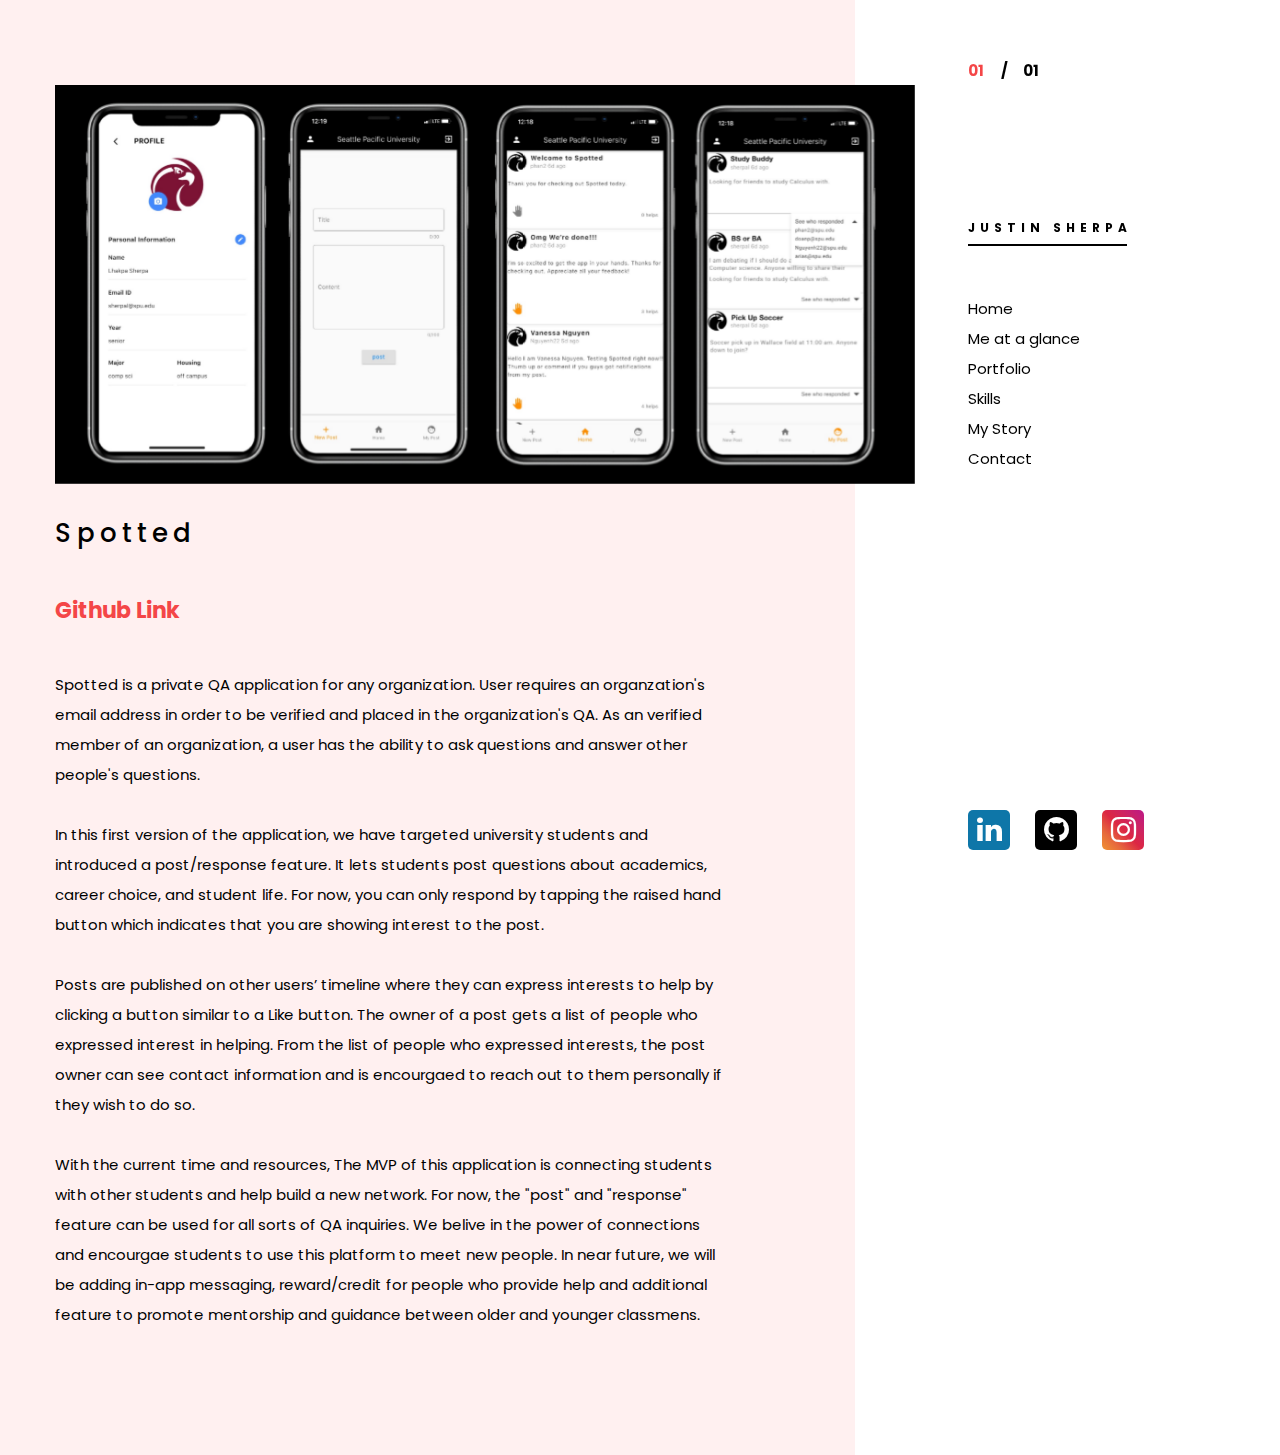
==== commit 7d8c240a: "somewhat final" ====
--- a/portfolio-1.html
+++ b/portfolio-1.html
@@ -16,6 +16,7 @@
         <link rel="stylesheet" href="css/owl.carousel.min.css">
         <link rel="stylesheet" href="css/owl.theme.default.min.css">
         <link rel="stylesheet" href="style.css">
+        <link rel="stylesheet" href="https://cdnjs.cloudflare.com/ajax/libs/font-awesome/4.7.0/css/font-awesome.min.css">   
 
         <!--[if lt IE 9]>
         <script src="js/html5shiv.js"></script>            
@@ -46,23 +47,22 @@
                         <div class="total-pages-num">01</div>
                     </div>                                                            
                     <div class="nav-container">
-                        <a class="site-title slow-scroll" href="index.html#home">JACOB HAWKINS</a>
+                        <a class="site-title slow-scroll" href="index.html#home">JUSTIN SHERPA</a>
                         <nav class="nav-menu">  
                             <ul class="nav-list">
-                                <li><a href="index.html#home">Home</a></li>
-                                <li><a href="index.html#services">Services</a></li>
-                                <li><a href="index.html#about">About</a></li>
-                                <li><a href="index.html#portfolio">Portfolio</a></li>                                                                        
-                                <li><a href="index.html#blog">Blog</a></li>
-                                <li><a href="index.html#skills">Skills</a></li>
-                                <li><a href="index.html#contact">Contact</a></li>
+                                <li><a href="#home">Home</a></li>
+                                <li><a href="#services">Me at a glance</a></li>
+                                <li><a href="#portfolio">Portfolio</a></li>
+                                <li><a href="#skills">Skills</a></li>
+                                <li><a href="#about">My Story</a></li>     
+                                <li><a href="#contact">Contact</a></li>
                             </ul>
                         </nav>
-                    </div>
-                    <ul class="nav-soc">
-                        <li><a href="#">TW.</a></li>
-                        <li><a href="#">IN.</a></li>
-                        <li><a href="#">FB.</a></li>
+                    </div> 
+                    <ul class = "nav-soc">
+                            <li><a href="https://www.linkedin.com/in/sherpaj/" target="_blank" class="fa fa-linkedin"></a></li>
+                            <li><a href="https://github.com/sherpaj" target="_blank" class="fa fa-github"></a></li>
+                            <li><a href="https://www.instagram.com/lhaktenjing/" target="_blank" class="fa fa-instagram"></a></li>
                     </ul>
                 </div>
                 <!-- =============== HEADER END =============== -->
@@ -76,23 +76,42 @@
                                     <div class="owl-item">
                                         <img src="images/item1.jpg" alt="">
                                     </div>
+                                    <!--
                                     <div class="owl-item">
                                         <img src="images/item2.jpg" alt="">
-                                    </div>                              
-                                    <div class="owl-item">
+                                    </div>       -->                       
+                                    <!--<div class="owl-item">
                                         <img src="images/item3.jpg" alt="">
-                                    </div>                               
+                                    </div>   -->                            
                                 </div>                                                            
                             </div>
+                            <br>
 
-                            <h2 class="title">ART OF CAMERA</h2>
+                            <h2 class="title">Spotted</h2>
 
                             <p class="section-des">
-                                Two ghostly white figures in coveralls and helmets are softly dancing.
+                                <a href = "https://github.com/tannerp/Spotted-App" target="_blank">Github Link</a>
                             </p>
 
                             <p class="content-670">
-                                Cras pretium metus pulvinar ultricies auctor. In varius purus blandit sem mollis tristique. Curabitur sed lorem vel ligula pulvinar porttitor. Proin sit amet mauris eleifend amet, ullamcorper lacus. Vangelis rich in heavy atoms descended from astronomers dream of the mind’s cras pretium metus pulvinar ultricies auctor in varius purus blandit.
+                                Spotted is a private QA application for any organization. User requires an organzation's email address 
+                                in order to be verified and placed in the organization's QA. As an verified member of an organization, 
+                                a user has the ability to ask questions and answer other people's questions.
+                                <br><br>
+                                In this first version of the application, we have targeted university students and introduced a post/response feature. 
+                                It lets students post questions about academics, career choice, and student life. For now, you can only respond by
+                                tapping the raised hand button which indicates that you are showing interest to the post. 
+                                <br><br>
+                                Posts are published on other users’ timeline where they can express interests to help by clicking 
+                                a button similar to a Like button. The owner of a post gets a list of people who expressed interest
+                                in helping. From the list of people who expressed interests, the post owner can see contact information and 
+                                is encourgaed to reach out to them personally if they wish to do so.
+                                <br><br>
+                                With the current time and resources, The MVP of this application is connecting students with other students and help build
+                                a new network. For now, the "post" and "response" feature can be used for all sorts of QA inquiries. We belive in the power of connections 
+                                and encourgae students to use this platform to meet new people.  In near future,
+                                we will be adding in-app messaging, reward/credit for people who provide help and additional feature to promote mentorship
+                                and guidance between older and younger classmens. 
                             </p>
 
                         </div>                                    
